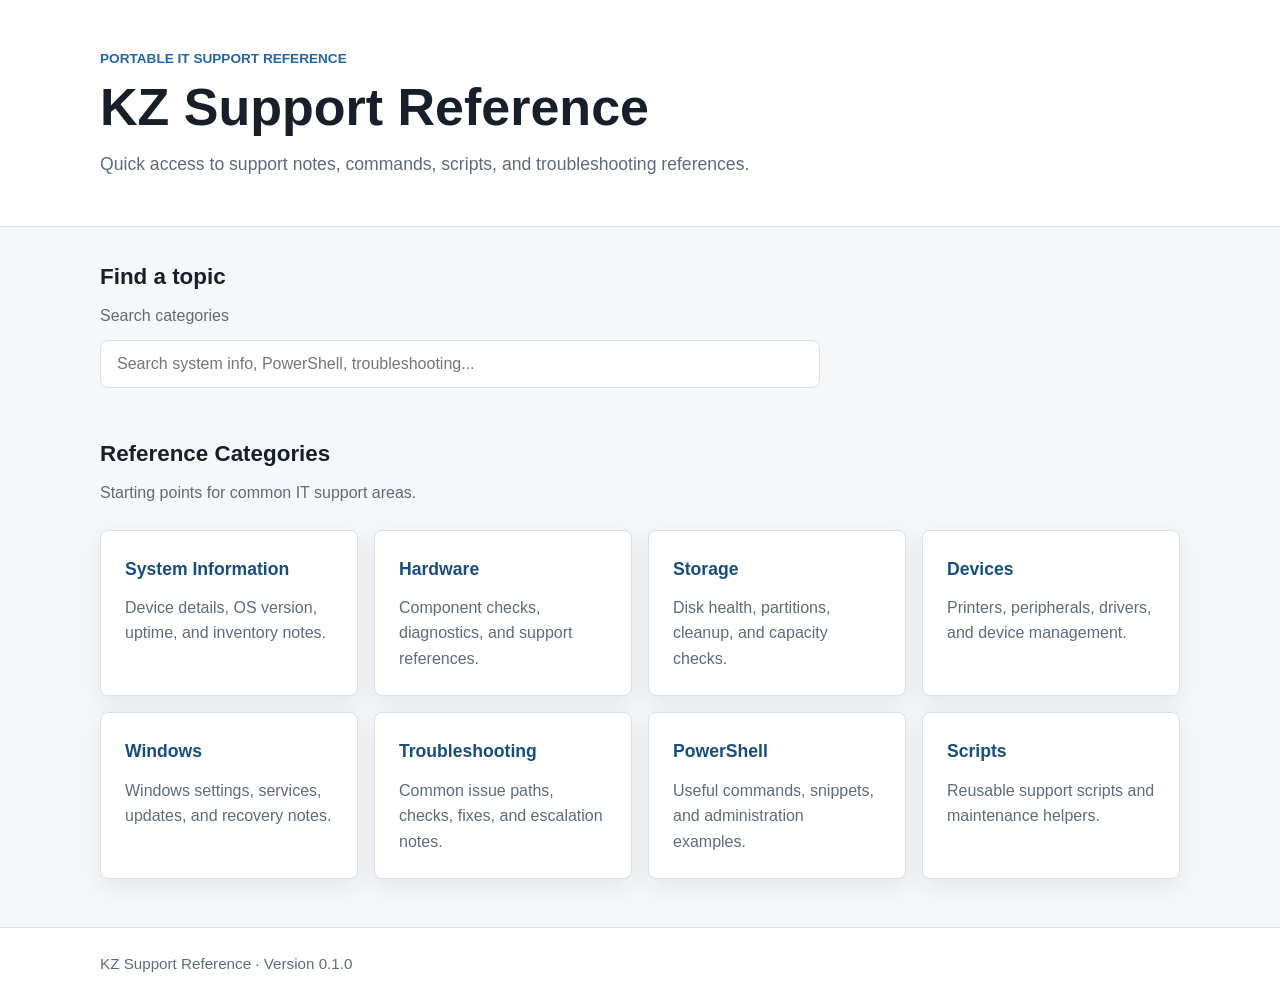
==== index.html @ c0958dac "feat: create initial static support reference" ====
<!DOCTYPE html>
<html lang="en">
<head>
  <meta charset="UTF-8">
  <meta name="viewport" content="width=device-width, initial-scale=1.0">
  <meta name="description" content="Portable IT support reference for Windows, PowerShell, hardware, scripts, and troubleshooting notes.">
  <title>KZ Support Reference</title>
  <link rel="stylesheet" href="css/variables.css">
  <link rel="stylesheet" href="css/style.css">
</head>
<body>
  <header class="site-header">
    <div class="container header-content">
      <p class="eyebrow">Portable IT Support Reference</p>
      <h1>KZ Support Reference</h1>
      <p class="subtitle">Quick access to support notes, commands, scripts, and troubleshooting references.</p>
    </div>
  </header>

  <main class="container main-content">
    <section class="search-section" aria-labelledby="search-heading">
      <h2 id="search-heading">Find a topic</h2>
      <label class="search-label" for="category-search">Search categories</label>
      <input
        type="search"
        id="category-search"
        class="search-input"
        placeholder="Search system info, PowerShell, troubleshooting..."
        autocomplete="off"
      >
    </section>

    <section class="category-section" aria-labelledby="categories-heading">
      <div class="section-heading">
        <h2 id="categories-heading">Reference Categories</h2>
        <p>Starting points for common IT support areas.</p>
      </div>

      <div class="category-grid" id="category-grid">
        <article class="category-card" data-title="System Information">
          <h3>System Information</h3>
          <p>Device details, OS version, uptime, and inventory notes.</p>
        </article>

        <article class="category-card" data-title="Hardware">
          <h3>Hardware</h3>
          <p>Component checks, diagnostics, and support references.</p>
        </article>

        <article class="category-card" data-title="Storage">
          <h3>Storage</h3>
          <p>Disk health, partitions, cleanup, and capacity checks.</p>
        </article>

        <article class="category-card" data-title="Devices">
          <h3>Devices</h3>
          <p>Printers, peripherals, drivers, and device management.</p>
        </article>

        <article class="category-card" data-title="Windows">
          <h3>Windows</h3>
          <p>Windows settings, services, updates, and recovery notes.</p>
        </article>

        <article class="category-card" data-title="Troubleshooting">
          <h3>Troubleshooting</h3>
          <p>Common issue paths, checks, fixes, and escalation notes.</p>
        </article>

        <article class="category-card" data-title="PowerShell">
          <h3>PowerShell</h3>
          <p>Useful commands, snippets, and administration examples.</p>
        </article>

        <article class="category-card" data-title="Scripts">
          <h3>Scripts</h3>
          <p>Reusable support scripts and maintenance helpers.</p>
        </article>
      </div>

      <p class="empty-state" id="empty-state" hidden>No matching categories found.</p>
    </section>
  </main>

  <footer class="site-footer">
    <div class="container">
      <p>KZ Support Reference · Version 0.1.0</p>
    </div>
  </footer>

  <script src="js/app.js"></script>
</body>
</html>
---- css/variables.css ----
:root {
  --color-background: #f6f7f9;
  --color-surface: #ffffff;
  --color-surface-muted: #eef2f6;
  --color-text: #17202a;
  --color-text-muted: #5f6b7a;
  --color-border: #d9e0e8;
  --color-accent: #2266aa;
  --color-accent-dark: #184d82;
  --color-focus: #78aee8;

  --font-family-base: "Segoe UI", Arial, sans-serif;
  --font-size-base: 16px;
  --line-height-base: 1.6;

  --space-xs: 0.5rem;
  --space-sm: 0.75rem;
  --space-md: 1rem;
  --space-lg: 1.5rem;
  --space-xl: 2rem;
  --space-2xl: 3rem;

  --radius-sm: 6px;
  --radius-md: 8px;

  --shadow-card: 0 8px 24px rgba(23, 32, 42, 0.08);
  --max-width: 1080px;
}
---- css/style.css ----
* {
  box-sizing: border-box;
}

html {
  font-size: var(--font-size-base);
}

body {
  margin: 0;
  background: var(--color-background);
  color: var(--color-text);
  font-family: var(--font-family-base);
  line-height: var(--line-height-base);
}

h1,
h2,
h3,
p {
  margin-top: 0;
}

.container {
  width: min(100% - 2rem, var(--max-width));
  margin: 0 auto;
}

.site-header {
  background: var(--color-surface);
  border-bottom: 1px solid var(--color-border);
}

.header-content {
  padding: var(--space-2xl) 0;
}

.eyebrow {
  margin-bottom: var(--space-xs);
  color: var(--color-accent);
  font-size: 0.85rem;
  font-weight: 700;
  letter-spacing: 0;
  text-transform: uppercase;
}

h1 {
  margin-bottom: var(--space-sm);
  font-size: clamp(2rem, 5vw, 3.25rem);
  line-height: 1.15;
}

.subtitle {
  max-width: 680px;
  margin-bottom: 0;
  color: var(--color-text-muted);
  font-size: 1.1rem;
}

.main-content {
  padding: var(--space-xl) 0 var(--space-2xl);
}

.search-section {
  margin-bottom: var(--space-2xl);
}

.search-section h2,
.section-heading h2 {
  margin-bottom: var(--space-xs);
  font-size: 1.4rem;
}

.search-label {
  display: block;
  margin-bottom: var(--space-sm);
  color: var(--color-text-muted);
}

.search-input {
  width: 100%;
  max-width: 720px;
  min-height: 48px;
  padding: 0 var(--space-md);
  border: 1px solid var(--color-border);
  border-radius: var(--radius-md);
  background: var(--color-surface);
  color: var(--color-text);
  font: inherit;
}

.search-input:focus {
  border-color: var(--color-accent);
  box-shadow: 0 0 0 3px var(--color-focus);
  outline: none;
}

.section-heading {
  margin-bottom: var(--space-lg);
}

.section-heading p {
  margin-bottom: 0;
  color: var(--color-text-muted);
}

.category-grid {
  display: grid;
  grid-template-columns: repeat(auto-fit, minmax(220px, 1fr));
  gap: var(--space-md);
}

.category-card {
  min-height: 150px;
  padding: var(--space-lg);
  border: 1px solid var(--color-border);
  border-radius: var(--radius-md);
  background: var(--color-surface);
  box-shadow: var(--shadow-card);
}

.category-card h3 {
  margin-bottom: var(--space-sm);
  color: var(--color-accent-dark);
  font-size: 1.1rem;
}

.category-card p {
  margin-bottom: 0;
  color: var(--color-text-muted);
}

.empty-state {
  margin-top: var(--space-lg);
  padding: var(--space-md);
  border: 1px solid var(--color-border);
  border-radius: var(--radius-md);
  background: var(--color-surface-muted);
  color: var(--color-text-muted);
}

.site-footer {
  padding: var(--space-lg) 0;
  border-top: 1px solid var(--color-border);
  background: var(--color-surface);
  color: var(--color-text-muted);
  font-size: 0.95rem;
}

.site-footer p {
  margin-bottom: 0;
}

@media (max-width: 640px) {
  .container {
    width: min(100% - 1.25rem, var(--max-width));
  }

  .header-content {
    padding: var(--space-xl) 0;
  }

  .main-content {
    padding-top: var(--space-lg);
  }

  .category-card {
    min-height: auto;
    padding: var(--space-md);
  }
}
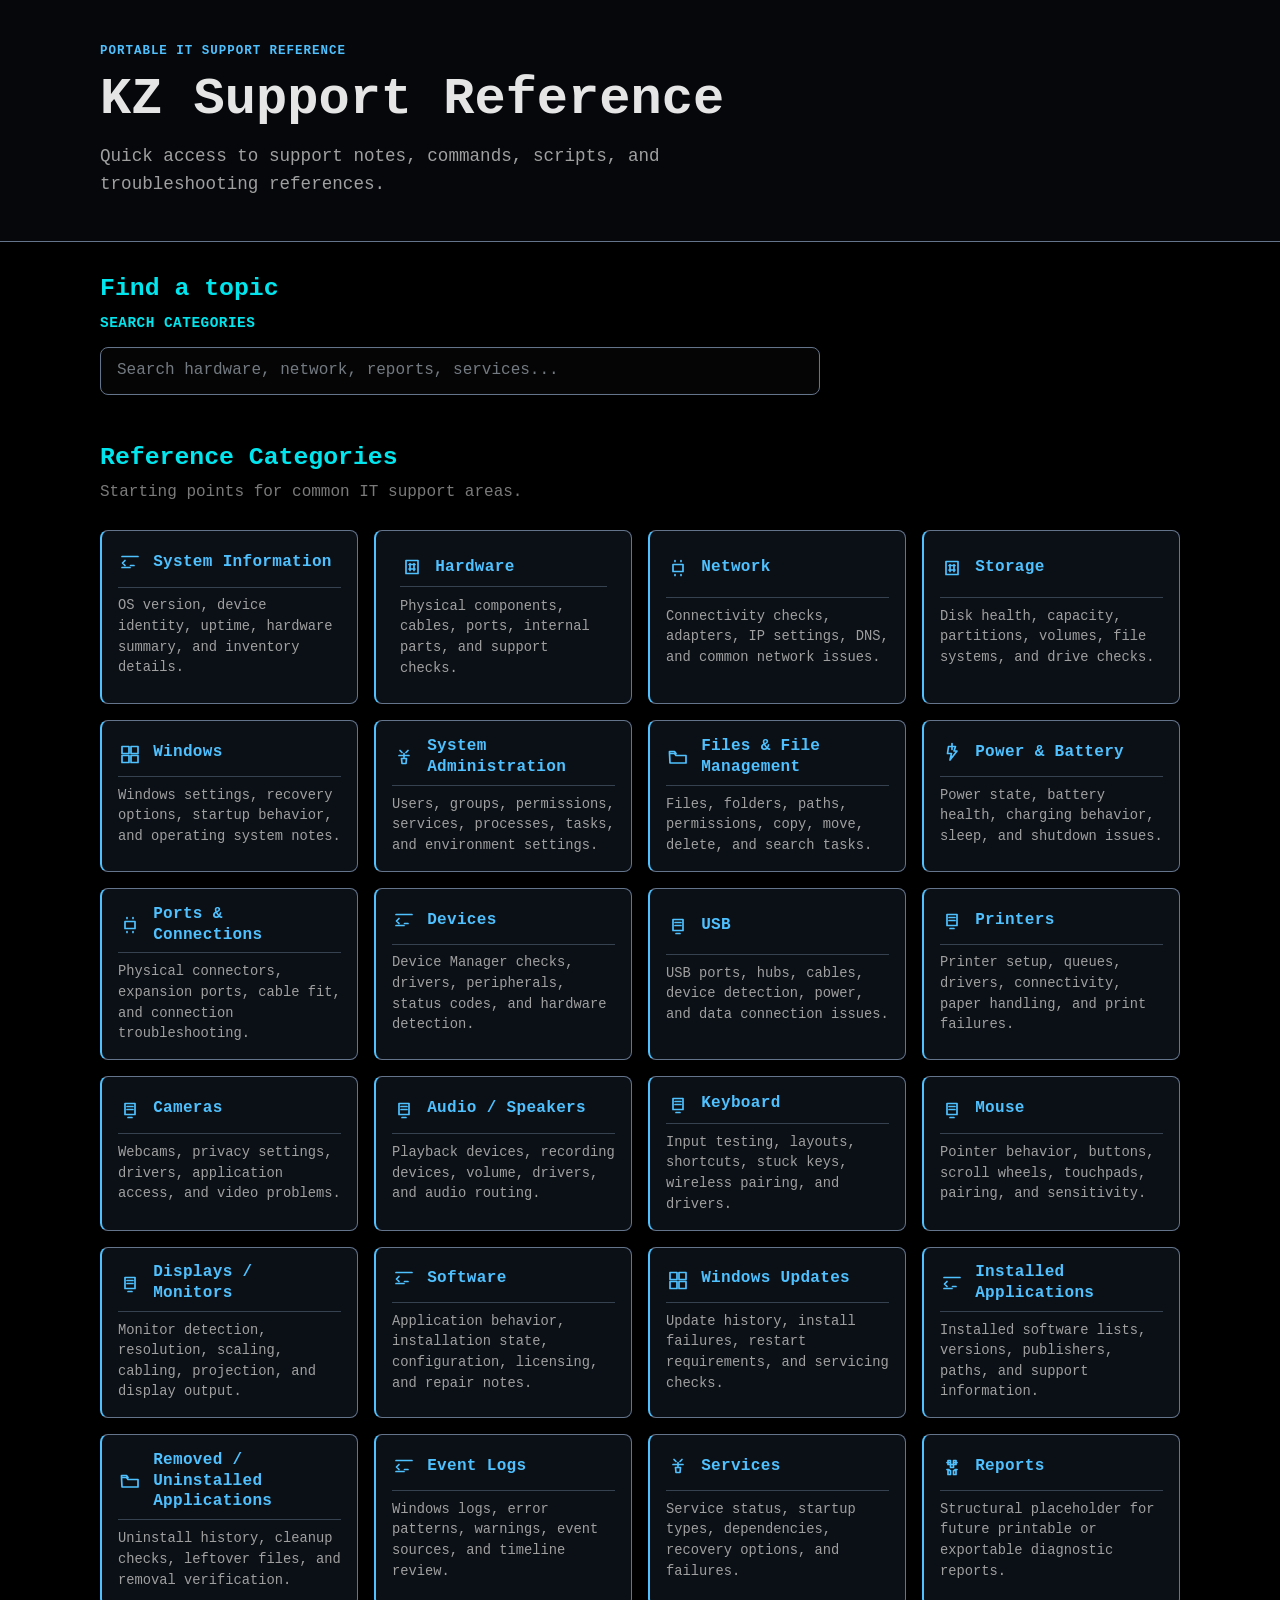
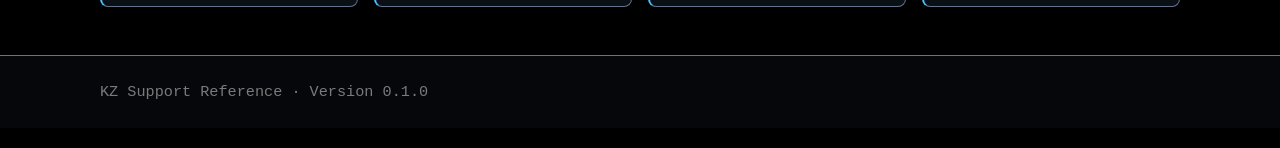
==== commit d2cf35d4: "Checkpoint: Approved Cyber PowerShell UI" ====
--- a/index.html
+++ b/index.html
@@ -25,7 +25,7 @@
         type="search"
         id="category-search"
         class="search-input"
-        placeholder="Search system info, PowerShell, troubleshooting..."
+        placeholder="Search hardware, network, reports, services..."
         autocomplete="off"
       >
     </section>
@@ -39,42 +39,124 @@
       <div class="category-grid" id="category-grid">
         <article class="category-card" data-title="System Information">
           <h3>System Information</h3>
-          <p>Device details, OS version, uptime, and inventory notes.</p>
+          <p>OS version, device identity, uptime, hardware summary, and inventory details.</p>
         </article>
 
-        <article class="category-card" data-title="Hardware">
-          <h3>Hardware</h3>
-          <p>Component checks, diagnostics, and support references.</p>
+        <article class="category-card linked-card" data-title="Hardware">
+          <a class="card-link" href="hardware/index.html">
+            <h3>Hardware</h3>
+            <p>Physical components, cables, ports, internal parts, and support checks.</p>
+          </a>
+        </article>
+
+        <article class="category-card" data-title="Network">
+          <h3>Network</h3>
+          <p>Connectivity checks, adapters, IP settings, DNS, and common network issues.</p>
         </article>
 
         <article class="category-card" data-title="Storage">
           <h3>Storage</h3>
-          <p>Disk health, partitions, cleanup, and capacity checks.</p>
+          <p>Disk health, capacity, partitions, volumes, file systems, and drive checks.</p>
+        </article>
+
+        <article class="category-card" data-title="Windows">
+          <h3>Windows</h3>
+          <p>Windows settings, recovery options, startup behavior, and operating system notes.</p>
+        </article>
+
+        <article class="category-card" data-title="System Administration">
+          <h3>System Administration</h3>
+          <p>Users, groups, permissions, services, processes, tasks, and environment settings.</p>
+        </article>
+
+        <article class="category-card" data-title="Files & File Management">
+          <h3>Files &amp; File Management</h3>
+          <p>Files, folders, paths, permissions, copy, move, delete, and search tasks.</p>
+        </article>
+
+        <article class="category-card" data-title="Power & Battery">
+          <h3>Power &amp; Battery</h3>
+          <p>Power state, battery health, charging behavior, sleep, and shutdown issues.</p>
+        </article>
+
+        <article class="category-card" data-title="Ports & Connections">
+          <h3>Ports &amp; Connections</h3>
+          <p>Physical connectors, expansion ports, cable fit, and connection troubleshooting.</p>
         </article>
 
         <article class="category-card" data-title="Devices">
           <h3>Devices</h3>
-          <p>Printers, peripherals, drivers, and device management.</p>
+          <p>Device Manager checks, drivers, peripherals, status codes, and hardware detection.</p>
         </article>
 
-        <article class="category-card" data-title="Windows">
-          <h3>Windows</h3>
-          <p>Windows settings, services, updates, and recovery notes.</p>
+        <article class="category-card" data-title="USB">
+          <h3>USB</h3>
+          <p>USB ports, hubs, cables, device detection, power, and data connection issues.</p>
         </article>
 
-        <article class="category-card" data-title="Troubleshooting">
-          <h3>Troubleshooting</h3>
-          <p>Common issue paths, checks, fixes, and escalation notes.</p>
+        <article class="category-card" data-title="Printers">
+          <h3>Printers</h3>
+          <p>Printer setup, queues, drivers, connectivity, paper handling, and print failures.</p>
         </article>
 
-        <article class="category-card" data-title="PowerShell">
-          <h3>PowerShell</h3>
-          <p>Useful commands, snippets, and administration examples.</p>
+        <article class="category-card" data-title="Cameras">
+          <h3>Cameras</h3>
+          <p>Webcams, privacy settings, drivers, application access, and video problems.</p>
         </article>
 
-        <article class="category-card" data-title="Scripts">
-          <h3>Scripts</h3>
-          <p>Reusable support scripts and maintenance helpers.</p>
+        <article class="category-card" data-title="Audio / Speakers">
+          <h3>Audio / Speakers</h3>
+          <p>Playback devices, recording devices, volume, drivers, and audio routing.</p>
+        </article>
+
+        <article class="category-card" data-title="Keyboard">
+          <h3>Keyboard</h3>
+          <p>Input testing, layouts, shortcuts, stuck keys, wireless pairing, and drivers.</p>
+        </article>
+
+        <article class="category-card" data-title="Mouse">
+          <h3>Mouse</h3>
+          <p>Pointer behavior, buttons, scroll wheels, touchpads, pairing, and sensitivity.</p>
+        </article>
+
+        <article class="category-card" data-title="Displays / Monitors">
+          <h3>Displays / Monitors</h3>
+          <p>Monitor detection, resolution, scaling, cabling, projection, and display output.</p>
+        </article>
+
+        <article class="category-card" data-title="Software">
+          <h3>Software</h3>
+          <p>Application behavior, installation state, configuration, licensing, and repair notes.</p>
+        </article>
+
+        <article class="category-card" data-title="Windows Updates">
+          <h3>Windows Updates</h3>
+          <p>Update history, install failures, restart requirements, and servicing checks.</p>
+        </article>
+
+        <article class="category-card" data-title="Installed Applications">
+          <h3>Installed Applications</h3>
+          <p>Installed software lists, versions, publishers, paths, and support information.</p>
+        </article>
+
+        <article class="category-card" data-title="Removed / Uninstalled Applications">
+          <h3>Removed / Uninstalled Applications</h3>
+          <p>Uninstall history, cleanup checks, leftover files, and removal verification.</p>
+        </article>
+
+        <article class="category-card" data-title="Event Logs">
+          <h3>Event Logs</h3>
+          <p>Windows logs, error patterns, warnings, event sources, and timeline review.</p>
+        </article>
+
+        <article class="category-card" data-title="Services">
+          <h3>Services</h3>
+          <p>Service status, startup types, dependencies, recovery options, and failures.</p>
+        </article>
+
+        <article class="category-card" data-title="Reports">
+          <h3>Reports</h3>
+          <p>Structural placeholder for future printable or exportable diagnostic reports.</p>
         </article>
       </div>
 
@@ -84,7 +166,7 @@
 
   <footer class="site-footer">
     <div class="container">
-      <p>KZ Support Reference · Version 0.1.0</p>
+      <p>KZ Support Reference &middot; Version 0.1.0</p>
     </div>
   </footer>
 
--- a/css/variables.css
+++ b/css/variables.css
@@ -1,15 +1,52 @@
 :root {
-  --color-background: #f6f7f9;
-  --color-surface: #ffffff;
-  --color-surface-muted: #eef2f6;
-  --color-text: #17202a;
-  --color-text-muted: #5f6b7a;
-  --color-border: #d9e0e8;
-  --color-accent: #2266aa;
-  --color-accent-dark: #184d82;
-  --color-focus: #78aee8;
+  --bg-primary: #000000;
+  --bg-secondary: #05070B;
+  --surface-primary: #05070B;
+  --surface-secondary: #0B1016;
+  --surface-elevated: #121A22;
 
-  --font-family-base: "Segoe UI", Arial, sans-serif;
+  --text-primary: #E5E5E5;
+  --text-secondary: #A0A0A0;
+  --text-muted: #7A7A7A;
+
+  --accent-primary: #4FC1FF;
+  --accent-secondary: #00E5EE;
+  --accent-soft: rgba(79, 193, 255, 0.12);
+  --accent-gold: #FFD700;
+  --success: #4EC9B0;
+  --error: #F44747;
+
+  --border-primary: #64748B;
+  --border-strong: #7C8EA6;
+  --border-muted: rgba(100, 116, 139, 0.5);
+
+  --shadow-card-subtle: none;
+  --shadow-elevated: none;
+  --shadow-focus: 0 0 0 2px rgba(79, 193, 255, 0.7);
+  --shadow-accent-subtle: none;
+
+  --bg: var(--bg-primary);
+  --surface: var(--surface-primary);
+  --surface-alt: var(--surface-secondary);
+  --text: var(--text-primary);
+  --neon: var(--text-primary);
+  --neon-blue: var(--accent-secondary);
+  --border: var(--border-primary);
+  --shadow-neon: none;
+  --shadow-blue: none;
+
+  --color-background: var(--bg);
+  --color-surface: var(--surface);
+  --color-surface-muted: var(--surface-alt);
+  --color-text: var(--text);
+  --color-text-muted: var(--text-secondary);
+  --color-border: var(--border);
+  --color-accent: var(--accent-primary);
+  --color-accent-dark: var(--accent-secondary);
+  --color-focus: rgba(79, 193, 255, 0.3);
+
+  --font-family-base: "Segoe UI", "Noto Sans Arabic", "Consolas", "SFMono-Regular", "Cascadia Code", "Menlo", monospace, sans-serif;
+  --font-family-terminal: "Consolas", "Cascadia Code", "SFMono-Regular", "Menlo", monospace;
   --font-size-base: 16px;
   --line-height-base: 1.6;
 
@@ -23,6 +60,6 @@
   --radius-sm: 6px;
   --radius-md: 8px;
 
-  --shadow-card: 0 8px 24px rgba(23, 32, 42, 0.08);
+  --shadow-card: var(--shadow-card-subtle);
   --max-width: 1080px;
 }
--- a/css/style.css
+++ b/css/style.css
@@ -2,16 +2,40 @@
   box-sizing: border-box;
 }
 
+*::-webkit-scrollbar {
+  width: 0.75rem;
+  height: 0.75rem;
+}
+
+*::-webkit-scrollbar-track {
+  background: var(--bg-secondary);
+}
+
+*::-webkit-scrollbar-thumb {
+  border: 2px solid var(--bg-secondary);
+  border-radius: 999px;
+  background: rgba(143, 164, 184, 0.72);
+}
+
+*::-webkit-scrollbar-thumb:hover {
+  background: rgba(114, 199, 255, 0.62);
+}
+
 html {
   font-size: var(--font-size-base);
+  scrollbar-color: rgba(143, 164, 184, 0.72) var(--bg-secondary);
 }
 
 body {
   margin: 0;
-  background: var(--color-background);
+  background: var(--bg-primary);
   color: var(--color-text);
   font-family: var(--font-family-base);
   line-height: var(--line-height-base);
+}
+
+body.modal-open {
+  overflow: hidden;
 }
 
 h1,
@@ -21,39 +45,48 @@
   margin-top: 0;
 }
 
+svg {
+  display: block;
+}
+
 .container {
   width: min(100% - 2rem, var(--max-width));
   margin: 0 auto;
 }
 
 .site-header {
-  background: var(--color-surface);
-  border-bottom: 1px solid var(--color-border);
+  background: var(--bg-secondary);
+  border-bottom: 1px solid var(--border-primary);
+  box-shadow: none;
 }
 
 .header-content {
-  padding: var(--space-2xl) 0;
+  padding: 2.65rem 0;
 }
 
 .eyebrow {
   margin-bottom: var(--space-xs);
-  color: var(--color-accent);
-  font-size: 0.85rem;
+  color: var(--accent-primary);
+  font-size: 0.78rem;
   font-weight: 700;
-  letter-spacing: 0;
+  letter-spacing: 0.08em;
   text-transform: uppercase;
+  font-family: var(--font-family-terminal);
 }
 
 h1 {
   margin-bottom: var(--space-sm);
+  color: var(--text-primary);
   font-size: clamp(2rem, 5vw, 3.25rem);
+  font-weight: 850;
   line-height: 1.15;
+  text-shadow: none;
 }
 
 .subtitle {
   max-width: 680px;
   margin-bottom: 0;
-  color: var(--color-text-muted);
+  color: var(--text-secondary);
   font-size: 1.1rem;
 }
 
@@ -68,13 +101,22 @@
 .search-section h2,
 .section-heading h2 {
   margin-bottom: var(--space-xs);
-  font-size: 1.4rem;
+  color: var(--accent-secondary);
+  font-size: 1.55rem;
+  font-weight: 800;
+  line-height: 1.2;
+  text-shadow: none;
 }
 
 .search-label {
   display: block;
   margin-bottom: var(--space-sm);
-  color: var(--color-text-muted);
+  color: var(--accent-secondary);
+  font-size: 0.9rem;
+  font-weight: 700;
+  letter-spacing: 0.035em;
+  text-shadow: none;
+  text-transform: uppercase;
 }
 
 .search-input {
@@ -82,17 +124,25 @@
   max-width: 720px;
   min-height: 48px;
   padding: 0 var(--space-md);
-  border: 1px solid var(--color-border);
+  border: 1px solid var(--border-primary);
   border-radius: var(--radius-md);
-  background: var(--color-surface);
+  background: #050505;
   color: var(--color-text);
   font: inherit;
+  font-family: var(--font-family-terminal);
+  box-shadow: inset 0 0 0 1px rgba(255, 255, 255, 0.01);
+  transition: border-color 140ms ease, box-shadow 140ms ease;
 }
 
 .search-input:focus {
-  border-color: var(--color-accent);
-  box-shadow: 0 0 0 3px var(--color-focus);
+  border-color: var(--border-strong);
+  background: #090909;
+  box-shadow: var(--shadow-focus);
   outline: none;
+}
+
+.search-input::placeholder {
+  color: rgba(194, 207, 218, 0.58);
 }
 
 .section-heading {
@@ -101,7 +151,8 @@
 
 .section-heading p {
   margin-bottom: 0;
-  color: var(--color-text-muted);
+  color: var(--text-muted);
+  font-size: 1rem;
 }
 
 .category-grid {
@@ -110,41 +161,1169 @@
   gap: var(--space-md);
 }
 
+.terminal-icon {
+  display: inline-flex;
+  align-items: center;
+  justify-content: center;
+  width: 3rem;
+  height: 3rem;
+  margin-bottom: 0.75rem;
+  border: 1px solid var(--border-primary);
+  border-radius: 0.5rem;
+  background: #090909;
+  color: var(--accent-primary);
+}
+
+.terminal-icon-compact {
+  width: 2rem;
+  height: 2rem;
+  margin-bottom: 0.45rem;
+}
+
+.terminal-icon svg {
+  width: 1.5rem;
+  height: 1.5rem;
+  stroke: currentColor;
+}
+
 .category-card {
-  min-height: 150px;
+  display: grid;
+  gap: 0.55rem;
+  min-height: 9.5rem;
+  padding: 0.9rem 1rem;
+  border: 1px solid var(--border-primary);
+  border-left: 2px solid var(--accent-primary);
+  border-radius: var(--radius-md);
+  background: var(--surface-secondary);
+  box-shadow: none;
+  transition: border-color 140ms ease, background-color 140ms ease, transform 160ms ease;
+}
+
+.category-card:hover {
+  border-color: var(--border-strong);
+  background: var(--surface-elevated);
+  transform: translateY(-2px);
+  box-shadow: none;
+}
+
+.category-card-header {
+  display: flex;
+  align-items: center;
+  gap: 0.7rem;
+  min-height: 2rem;
+  padding-bottom: 0.45rem;
+  border-bottom: 1px solid var(--border-muted);
+}
+
+.category-card-icon {
+  display: inline-flex;
+  width: 1.5rem;
+  height: 1.5rem;
+  flex: 0 0 auto;
+  align-items: center;
+  justify-content: center;
+  color: var(--accent-primary);
+}
+
+.category-card-icon svg {
+  width: 100%;
+  height: 100%;
+  stroke: currentColor;
+}
+
+.card-link {
+  display: grid;
+  gap: 0.6rem;
+  height: 100%;
+  color: inherit;
+  text-decoration: none;
+  background: transparent;
+}
+
+.card-link:focus {
+  border-radius: var(--radius-sm);
+  box-shadow: var(--shadow-focus);
+  outline: none;
+}
+
+.item-card-button {
+  display: block;
+  width: 100%;
+  height: 100%;
+  padding: 0;
+  border: 0;
+  background: transparent;
+  color: inherit;
+  font: inherit;
+  text-align: left;
+  cursor: pointer;
+}
+
+.item-card-button:focus {
+  border-radius: var(--radius-sm);
+  box-shadow: var(--shadow-focus);
+  outline: none;
+}
+
+.linked-card {
+  padding: 0;
+}
+
+.linked-card .card-link {
   padding: var(--space-lg);
-  border: 1px solid var(--color-border);
+}
+
+.category-card h3 {
+  margin: 0;
+  color: var(--accent-primary);
+  font-size: 1rem;
+  font-weight: 800;
+  line-height: 1.3;
+  text-shadow: none;
+  font-family: var(--font-family-terminal);
+  letter-spacing: 0.02em;
+}
+
+.category-card p {
+  margin: 0;
+  color: var(--text-secondary);
+  font-size: 0.86rem;
+  line-height: 1.5;
+}
+
+.placeholder-card {
+  background: var(--surface-primary);
+  box-shadow: none;
+  opacity: 0.9;
+  border-style: dashed;
+}
+
+.breadcrumb {
+  display: flex;
+  flex-wrap: wrap;
+  gap: var(--space-xs);
+  margin-bottom: var(--space-lg);
+  color: var(--text-muted);
+  font-size: 0.95rem;
+}
+
+.breadcrumb a {
+  color: var(--text-secondary);
+  text-decoration: none;
+}
+
+.breadcrumb a:hover,
+.breadcrumb a:focus {
+  color: var(--accent-secondary);
+  text-decoration: underline;
+  text-shadow: none;
+}
+
+.reference-grid {
+  display: grid;
+  grid-template-columns: repeat(auto-fit, minmax(280px, 1fr));
+  gap: var(--space-md);
+}
+
+.reference-card {
+  padding: 1rem 1rem 1.05rem;
+  border: 1px solid var(--border-primary);
   border-radius: var(--radius-md);
-  background: var(--color-surface);
-  box-shadow: var(--shadow-card);
-}
-
-.category-card h3 {
+  background: var(--surface-secondary);
+  box-shadow: none;
+  transition: border-color 140ms ease, background-color 140ms ease, transform 160ms ease;
+}
+
+.reference-card:hover {
+  border-color: var(--border-strong);
+  background: var(--surface-elevated);
+  box-shadow: none;
+  transform: translateY(-2px);
+}
+
+.reference-card h3 {
+  margin-bottom: var(--space-md);
+  color: var(--text-primary);
+  font-size: 1.12rem;
+  font-weight: 800;
+  line-height: 1.25;
+  text-shadow: none;
+  font-family: var(--font-family-terminal);
+}
+
+.reference-card dl {
+  display: grid;
+  gap: 0.4rem;
+  margin: 0;
+}
+
+.reference-card dt {
+  color: var(--accent-secondary);
+  font-size: 0.78rem;
+  font-weight: 700;
+  line-height: 1.25;
+  letter-spacing: 0.04em;
+  text-shadow: none;
+  text-transform: uppercase;
+}
+
+.reference-card dd {
+  margin: 0 0 0.85rem;
+  color: var(--text-primary);
+  font-size: 1rem;
+  font-weight: 550;
+}
+
+.reference-card dd.section-description {
+  color: var(--text-secondary);
+  font-weight: 400;
+}
+#section-items-area {
+  margin-top: var(--space-2xl);
+  padding-top: var(--space-xl);
+  border-top: 1px solid var(--border-muted);
+}
+
+#section-items-area .section-heading {
+  margin-bottom: 1.35rem;
+}
+
+#section-items-area .section-heading h2 {
+  margin-bottom: 0.35rem;
+}
+
+#section-items-area .section-heading p {
+  color: var(--text-secondary);
+}
+
+#section-items-grid {
+  align-items: stretch;
+  gap: 1.75rem;
+  padding-top: 0.15rem;
+  grid-template-columns: repeat(auto-fit, minmax(280px, 1fr));
+}
+
+#section-items-grid .reference-card {
+  height: 100%;
+}
+
+#section-items-grid .item-card-button {
+  display: flex;
+  min-height: 100%;
+  flex-direction: column;
+  gap: 0.74rem;
+}
+
+#section-items-grid .item-card-preview {
+  display: flex;
+  width: 100%;
+  height: 7.25rem;
+  align-items: center;
+  justify-content: center;
+  overflow: hidden;
+  border: 1px solid var(--border-primary);
+  border-radius: var(--radius-sm);
+  background: #080808;
+}
+
+#section-items-grid .item-card-preview img {
+  display: block;
+  max-width: calc(100% - 0.35rem);
+  max-height: calc(100% - 0.35rem);
+  object-fit: contain;
+  transition: transform 220ms ease;
+}
+
+.item-card-technical-icon,
+.technical-media-icon {
+  width: 3rem;
+  height: 3rem;
+  color: var(--accent-primary);
+}
+
+.item-card-technical-icon svg,
+.technical-media-icon svg {
+  width: 100%;
+  height: 100%;
+  stroke: currentColor;
+}
+
+#section-items-grid .item-card-preview-placeholder {
+  flex-direction: column;
+  gap: 0.45rem;
+}
+
+#section-items-grid .item-card-preview-placeholder::before {
+  content: "";
+  width: 3.35rem;
+  height: 2.35rem;
+  border: 1px solid rgba(114, 199, 255, 0.2);
+  border-radius: 7px;
+  background:
+    linear-gradient(135deg, transparent 58%, rgba(114, 199, 255, 0.14) 58% 62%, transparent 62%),
+    rgba(24, 38, 52, 0.64);
+}
+
+#section-items-grid .item-card-preview-placeholder::after {
+  content: "Image pending";
+  color: var(--text-muted);
+  font-size: 0.72rem;
+  font-weight: 650;
+  letter-spacing: 0.035em;
+  text-transform: uppercase;
+}
+
+#section-items-grid .reference-card h3 {
+  display: flex;
+  min-height: 3rem;
+  align-items: center;
+  margin: 0;
+  color: var(--accent-gold);
+  font-size: 1.18rem;
+  font-weight: 850;
+  line-height: 1.25;
+  text-shadow: none;
+}
+
+#section-items-grid .item-card-metadata {
+  display: flex;
+  align-items: center;
+  justify-content: space-between;
+  gap: var(--space-md);
+  color: var(--text-secondary);
+  font-size: 0.9rem;
+  font-weight: 650;
+}
+
+#section-items-grid .item-card-status {
+  color: var(--text-primary);
+}
+
+#section-items-grid .item-card-capabilities {
+  display: flex;
+  flex-wrap: wrap;
+  gap: 0.38rem;
+  min-height: 1.55rem;
+}
+
+#section-items-grid .item-card-capability {
+  display: inline-flex;
+  align-items: center;
+  min-height: 1.55rem;
+  padding: 0.18rem 0.52rem;
+  border: 1px solid rgba(114, 199, 255, 0.28);
+  border-radius: 5px;
+  background: rgba(56, 169, 255, 0.1);
+  color: var(--accent-secondary);
+  font-size: 0.72rem;
+  font-weight: 800;
+  letter-spacing: 0.045em;
+  line-height: 1;
+  text-transform: uppercase;
+}
+
+#section-items-grid .item-card-action {
+  display: flex;
+  align-items: center;
+  justify-content: space-between;
+  gap: var(--space-sm);
+  margin-top: auto;
+  padding-top: 0.2rem;
+  color: var(--text-secondary);
+  font-size: 0.9rem;
+  font-weight: 650;
+  transition: color 180ms ease;
+}
+
+#section-items-grid .item-card-action span {
+  color: var(--accent-secondary);
+  transition: transform 220ms ease;
+}
+
+#section-items-grid .reference-card {
+  will-change: transform;
+  transition: transform 220ms ease, background-color 180ms ease, border-color 180ms ease, box-shadow 220ms ease;
+}
+
+#section-items-grid .reference-card:hover {
+  transform: translateY(-4px);
+}
+
+#section-items-grid .reference-card:hover .item-card-preview img {
+  transform: scale(1.03);
+}
+
+#section-items-grid .reference-card:hover .item-card-action {
+  color: var(--text-primary);
+}
+
+#section-items-grid .reference-card:hover .item-card-action span {
+  transform: translateX(4px);
+}
+
+.ar-text {
+  direction: rtl;
+  text-align: right;
+  unicode-bidi: plaintext;
+}
+
+.en-text {
+  direction: ltr;
+  text-align: left;
+}
+
+.tech-term {
+  color: var(--text-primary);
+  font-weight: 600;
+  direction: ltr;
+  display: inline-block;
+  unicode-bidi: isolate;
+}
+
+.section-action-placeholder {
+  display: inline-block;
+  margin-top: var(--space-sm);
+  padding: 0.35rem 0.65rem;
+  border: 1px solid var(--border-primary);
+  border-radius: var(--radius-sm);
+  background: #070707;
+  color: var(--accent-primary);
+  font-size: 0.92rem;
+  font-weight: 700;
+  box-shadow: none;
+  text-decoration: none;
+  font-family: var(--font-family-terminal);
+}
+
+.section-action-placeholder:hover,
+.section-action-placeholder:focus {
+  border-color: var(--border-strong);
+  background: var(--accent-soft);
+  box-shadow: var(--shadow-focus);
+  outline: none;
+}
+
+.modal-overlay {
+  position: fixed;
+  inset: 0;
+  z-index: 20;
+  display: flex;
+  align-items: center;
+  justify-content: center;
+  padding: var(--space-xl);
+  background: rgba(7, 13, 20, 0.78);
+  backdrop-filter: blur(4px);
+}
+
+.modal-overlay[hidden] {
+  display: none;
+}
+
+.modal-panel {
+  position: relative;
+  width: min(78vw, 980px);
+  max-height: 88vh;
+  overflow: auto;
+  padding: var(--space-xl);
+  border: 1px solid var(--border-primary);
+  border-radius: var(--radius-md);
+  background: #0d0d0d;
+  box-shadow: none;
+  scrollbar-color: rgba(160, 160, 160, 0.56) var(--surface-primary);
+}
+
+.sata-reference-modal .modal-panel {
+  width: min(94vw, 1280px);
+}
+
+.modal-content {
+  display: grid;
+  gap: var(--space-lg);
+}
+
+.modal-content h2 {
+  margin: 0;
+  color: var(--text-primary);
+  font-size: clamp(1.8rem, 4vw, 2.6rem);
+  font-weight: 800;
+  line-height: 1.15;
+  text-shadow: none;
+}
+
+.modal-summary {
+  display: grid;
+  gap: var(--space-sm);
+  padding: var(--space-md);
+  border: 1px solid var(--border-muted);
+  border-radius: var(--radius-md);
+  background: rgba(24, 38, 52, 0.68);
+}
+
+.modal-metadata {
+  margin: 0;
+  color: var(--text-secondary);
+  font-size: 1rem;
+  font-weight: 600;
+}
+
+.capability-badges {
+  display: flex;
+  flex-wrap: wrap;
+  gap: var(--space-xs);
+}
+
+.capability-badge {
+  display: inline-flex;
+  align-items: center;
+  min-height: 1.85rem;
+  padding: 0.25rem 0.6rem;
+  border: 1px solid var(--border-strong);
+  border-radius: var(--radius-sm);
+  background: var(--accent-soft);
+  color: var(--accent-secondary);
+  font-size: 0.86rem;
+  font-weight: 700;
+  text-shadow: none;
+}
+
+.modal-accordion {
+  display: grid;
+  gap: var(--space-sm);
+}
+
+.technical-reference-layout {
+  display: grid;
+  gap: var(--space-md);
+}
+
+.sata-reference-modal .modal-content > h2,
+.sata-reference-modal .modal-summary {
+  display: none;
+}
+
+.technical-reference-language-switch {
+  display: inline-flex;
+  width: fit-content;
+  align-items: center;
+  gap: 0.38rem;
+  padding: 0.28rem;
+  border: 1px solid var(--border-primary);
+  border-radius: var(--radius-sm);
+  background: rgba(16, 25, 35, 0.72);
+}
+
+.technical-reference-language-button {
+  min-width: 2.4rem;
+  padding: 0.28rem 0.52rem;
+  border: 1px solid transparent;
+  border-radius: 4px;
+  background: transparent;
+  color: var(--text-muted);
+  font: inherit;
+  font-size: 0.78rem;
+  font-weight: 800;
+  cursor: pointer;
+  font-family: var(--font-family-terminal);
+}
+
+.technical-reference-language-button[aria-pressed="true"] {
+  border-color: var(--border-strong);
+  background: rgba(79, 193, 255, 0.1);
+  color: var(--accent-primary);
+}
+
+.technical-reference-language-button:focus-visible {
+  box-shadow: var(--shadow-focus);
+  outline: none;
+}
+
+.technical-reference-language-separator {
+  color: var(--border-primary);
+  font-size: 0.78rem;
+}
+
+.technical-reference-panes,
+.technical-reference-language-pane {
+  display: grid;
+  gap: var(--space-xl);
+}
+
+.technical-reference-language-pane[hidden] {
+  display: none;
+}
+
+.technical-reference-header {
+  display: grid;
+  grid-template-columns: minmax(0, 1.35fr) minmax(16rem, 0.65fr);
+  gap: var(--space-lg);
+  align-items: center;
+  padding: var(--space-lg);
+  border: 1px solid var(--border-primary);
+  border-left: 2px solid var(--accent-primary);
+  border-radius: var(--radius-md);
+  background: #090909;
+}
+
+.technical-reference-identity {
+  display: grid;
+  gap: var(--space-sm);
+}
+
+.technical-reference-eyebrow {
+  margin: 0;
+  color: var(--accent-secondary);
+  font-size: 0.76rem;
+  font-weight: 850;
+  letter-spacing: 0.08em;
+  line-height: 1.2;
+  text-transform: uppercase;
+}
+
+.technical-reference-identity h2 {
+  margin: 0;
+  color: var(--text-primary);
+  font-size: clamp(1.9rem, 4vw, 3rem);
+  font-weight: 900;
+  line-height: 1.05;
+}
+
+.technical-reference-metadata {
+  display: flex;
+  flex-wrap: wrap;
+  gap: 0.65rem;
+  margin: 0;
+}
+
+.technical-reference-metadata div {
+  min-width: 7.4rem;
+  padding: 0.5rem 0.7rem;
+  border: 1px solid var(--border-primary);
+  border-radius: var(--radius-sm);
+  background: #0b0b0b;
+}
+
+.technical-reference-metadata dt {
+  margin-bottom: 0.2rem;
+  color: var(--accent-primary);
+  font-size: 0.68rem;
+  font-weight: 850;
+  letter-spacing: 0.07em;
+  line-height: 1;
+  text-transform: uppercase;
+  font-family: var(--font-family-terminal);
+}
+
+.technical-reference-metadata dd {
+  margin: 0;
+  color: var(--text-primary);
+  font-size: 0.92rem;
+  font-weight: 700;
+  line-height: 1.25;
+  font-family: var(--font-family-terminal);
+}
+
+.technical-reference-header-media {
+  display: grid;
+  justify-items: center;
+  margin: 0;
+  padding: var(--space-sm);
+  border: 1px solid var(--border-primary);
+  border-radius: var(--radius-sm);
+  background: #090909;
+}
+
+.technical-reference-header-media img {
+  display: block;
+  width: auto;
+  max-width: 100%;
+  max-height: 8.5rem;
+  object-fit: contain;
+}
+
+.technical-media-figure {
+  display: grid;
+  place-items: center;
+  gap: 0.5rem;
+  margin: 0;
+  padding: var(--space-md);
+  border: 1px solid var(--border-primary);
+  border-radius: var(--radius-sm);
+  background: #090909;
+  color: var(--accent-primary);
+}
+
+.technical-media-figure figcaption {
+  color: var(--text-muted);
+  text-align: center;
+}
+
+.technical-reference-header-media figcaption {
+  margin-top: 0.45rem;
+  color: var(--text-muted);
+  font-size: 0.78rem;
+  line-height: 1.35;
+}
+
+.technical-reference-group {
+  display: grid;
+  gap: var(--space-md);
+  padding-top: var(--space-md);
+  border-top: 1px solid var(--border-muted);
+}
+
+.technical-reference-group > h3 {
+  margin: 0;
+  color: var(--accent-secondary);
+  font-size: 0.82rem;
+  font-weight: 850;
+  letter-spacing: 0.08em;
+  line-height: 1.25;
+  text-transform: uppercase;
+}
+
+.technical-reference-flow-grid,
+.technical-reference-os-grid {
+  display: grid;
+  gap: var(--space-md);
+  align-items: start;
+}
+
+.technical-reference-flow-grid {
+  grid-template-columns: repeat(12, minmax(0, 1fr));
+}
+
+.technical-reference-flow-grid > .technical-reference-subsection {
+  grid-column: span 6;
+}
+
+.technical-reference-flow-grid > .technical-reference-subsection-wide {
+  grid-column: span 12;
+}
+
+.technical-reference-flow-grid-two > .technical-reference-subsection {
+  grid-column: span 6;
+}
+
+.technical-reference-os-grid {
+  grid-template-columns: minmax(0, 1fr) minmax(0, 1fr);
+}
+
+.technical-reference-subsection {
+  min-width: 0;
+  padding: 0 0 var(--space-sm);
+}
+
+.technical-reference-subsection h4 {
+  margin: 0 0 0.65rem;
+  color: var(--accent-gold);
+  font-size: 1rem;
+  font-weight: 850;
+  line-height: 1.25;
+}
+
+.technical-reference-subsection-compact {
+  max-width: 48rem;
+}
+
+.technical-reference-subsection .overview-language h4,
+.technical-reference-fact .overview-language h4 {
+  color: var(--accent-secondary);
+  font-size: 0.88rem;
+}
+
+.technical-reference-subsection .overview-language p,
+.technical-reference-subsection .overview-language li,
+.technical-reference-list li,
+.technical-reference-command-list p {
+  color: var(--text-secondary);
+}
+
+.technical-reference-fact-stack {
+  display: grid;
+  gap: var(--space-sm);
+}
+
+.technical-reference-fact {
+  padding: var(--space-sm) var(--space-md);
+  border-left: 3px solid rgba(114, 199, 255, 0.5);
+  border-radius: var(--radius-sm);
+  background: rgba(16, 25, 35, 0.36);
+}
+
+.ar-text .technical-reference-fact {
+  border-right: 3px solid rgba(114, 199, 255, 0.5);
+  border-left: 0;
+}
+
+.technical-reference-inline-fact {
+  display: inline-flex;
+  width: fit-content;
+  align-items: center;
+  gap: 0.5rem;
+  padding: 0.45rem 0.65rem;
+  border: 1px solid rgba(114, 199, 255, 0.28);
+  border-radius: var(--radius-sm);
+  background: rgba(56, 169, 255, 0.09);
+}
+
+.technical-reference-inline-fact span {
+  color: var(--accent-secondary);
+  font-size: 0.78rem;
+  font-weight: 850;
+  letter-spacing: 0.06em;
+  text-transform: uppercase;
+}
+
+.technical-reference-inline-fact strong {
+  color: var(--text-primary);
+  font-size: 1rem;
+}
+
+.technical-reference-comparison,
+.technical-reference-media-gallery {
+  display: grid;
+  grid-template-columns: repeat(auto-fit, minmax(14rem, 1fr));
+  gap: var(--space-sm);
+  padding-top: var(--space-xs);
+}
+
+.technical-reference-comparison .overview-primary-media,
+.technical-reference-media-gallery .overview-primary-media {
+  width: 100%;
+  max-width: 100%;
+  margin: 0;
+}
+
+.technical-reference-comparison .overview-primary-media img,
+.technical-reference-media-gallery .overview-primary-media img {
+  width: 100%;
+  max-height: 16rem;
+  object-fit: contain;
+}
+
+.technical-reference-media-gallery figcaption {
+  color: var(--text-muted);
+  font-size: 0.8rem;
+  line-height: 1.45;
+}
+
+.technical-reference-performance {
+  display: grid;
+  gap: var(--space-sm);
+}
+
+.technical-reference-speed-list {
+  display: flex;
+  flex-wrap: wrap;
+  gap: 0.45rem;
+}
+
+.technical-reference-speed-list span {
+  display: inline-flex;
+  align-items: center;
+  min-height: 1.8rem;
+  padding: 0.3rem 0.62rem;
+  border: 1px solid rgba(114, 199, 255, 0.32);
+  border-radius: var(--radius-sm);
+  background: rgba(56, 169, 255, 0.1);
+  color: var(--text-primary);
+  font-size: 0.86rem;
+  font-weight: 800;
+}
+
+.technical-reference-list {
+  display: grid;
+  gap: 0.48rem;
+  margin: 0;
+  padding-inline-start: 1.2rem;
+}
+
+.technical-reference-list li::marker {
+  color: var(--accent-secondary);
+}
+
+.technical-reference-diagnostics {
+  display: grid;
+  grid-template-columns: repeat(3, minmax(0, 1fr));
+  gap: var(--space-md);
+  align-items: start;
+}
+
+.technical-reference-diagnostic-stage {
+  min-width: 0;
+  padding: var(--space-md);
+  border: 1px solid var(--border-muted);
+  border-radius: var(--radius-md);
+  background: rgba(16, 25, 35, 0.42);
+}
+
+.technical-reference-diagnostic-stage h4 {
+  margin: 0 0 var(--space-sm);
+  color: var(--accent-secondary);
+  font-size: 0.8rem;
+  font-weight: 850;
+  letter-spacing: 0.07em;
+  line-height: 1.25;
+  text-transform: uppercase;
+}
+
+.technical-reference-observe-panel,
+.technical-reference-cannot-panel {
+  padding: var(--space-md);
+  border-radius: var(--radius-md);
+  background: rgba(16, 25, 35, 0.34);
+}
+
+.technical-reference-cannot-panel {
+  border: 1px solid rgba(216, 180, 90, 0.18);
+}
+
+.technical-reference-command-list {
+  display: grid;
+  gap: var(--space-sm);
+}
+
+.technical-reference-command-list pre {
+  overflow-x: auto;
+  margin: 0;
+  padding: 0.7rem 0.8rem;
+  border: 1px solid var(--border-primary);
+  border-radius: var(--radius-sm);
+  background: #090909;
+  color: var(--accent-primary);
+  font-size: 0.86rem;
+  line-height: 1.5;
+  font-family: var(--font-family-terminal);
+}
+
+.technical-reference-related-list {
+  display: flex;
+  flex-wrap: wrap;
+  gap: 0.5rem;
+  margin: 0;
+  padding: 0;
+  list-style: none;
+}
+
+.technical-reference-related-list li {
+  padding: 0.35rem 0.65rem;
+  border: 1px solid var(--border-primary);
+  border-radius: var(--radius-sm);
+  background: rgba(56, 169, 255, 0.08);
+  color: var(--text-secondary);
+  font-size: 0.86rem;
+  font-weight: 700;
+}
+
+.accordion-section {
+  border: 1px solid var(--border-primary);
+  border-radius: var(--radius-sm);
+  background: var(--surface-primary);
+  box-shadow: none;
+  overflow: hidden;
+  transition: background-color 140ms ease, border-color 140ms ease;
+}
+
+.accordion-section[open] {
+  border-color: var(--border-strong);
+  background: var(--surface-secondary);
+}
+
+.accordion-section summary {
+  display: flex;
+  align-items: center;
+  justify-content: space-between;
+  gap: var(--space-md);
+  cursor: pointer;
+  padding: 0.85rem var(--space-md);
+  color: var(--accent-secondary);
+  font-weight: 700;
+  list-style: none;
+  text-shadow: none;
+}
+
+.accordion-section summary::-webkit-details-marker {
+  display: none;
+}
+
+.accordion-section summary::after {
+  content: "+";
+  display: inline-grid;
+  width: 1.25rem;
+  height: 1.25rem;
+  flex: 0 0 auto;
+  place-items: center;
+  border-radius: 999px;
+  background: rgba(56, 169, 255, 0.14);
+  color: var(--accent-secondary);
+  font-size: 0.95rem;
+  line-height: 1;
+}
+
+.accordion-section[open] summary {
+  border-bottom: 1px solid var(--border-primary);
+}
+
+.accordion-section[open] summary::after {
+  content: "−";
+  background: rgba(56, 169, 255, 0.2);
+}
+
+.accordion-section summary:focus {
+  box-shadow: inset 0 0 0 3px var(--color-focus);
+  outline: none;
+}
+
+.accordion-body {
+  padding: var(--space-md);
+  color: var(--text-secondary);
+}
+
+.language-switch {
+  display: flex;
+  align-items: center;
+  gap: 0.35rem;
   margin-bottom: var(--space-sm);
-  color: var(--color-accent-dark);
-  font-size: 1.1rem;
-}
-
-.category-card p {
-  margin-bottom: 0;
-  color: var(--color-text-muted);
+}
+
+.language-switch-button {
+  padding: 0.18rem 0.45rem;
+  border: 1px solid transparent;
+  border-radius: var(--radius-sm);
+  background: transparent;
+  color: var(--text-muted);
+  font: inherit;
+  font-size: 0.78rem;
+  font-weight: 700;
+  cursor: pointer;
+}
+
+.language-switch-button[aria-pressed="true"] {
+  border-color: var(--border-strong);
+  background: var(--accent-soft);
+  color: var(--accent-secondary);
+  text-shadow: none;
+}
+
+.language-switch-button:hover,
+.language-switch-button:focus {
+  color: var(--accent-secondary);
+  outline: none;
+}
+
+.language-switch-button:focus-visible {
+  box-shadow: var(--shadow-focus);
+}
+
+.language-switch-separator {
+  color: var(--border-strong);
+  font-size: 0.78rem;
+}
+
+.overview-language h4 {
+  margin: var(--space-md) 0 var(--space-xs);
+  color: var(--accent-secondary);
+  font-size: 0.9rem;
+  font-weight: 700;
+  text-shadow: none;
+}
+
+.overview-language p,
+.overview-language li {
+  color: var(--text-secondary);
+}
+
+.overview-language p,
+.overview-language ul,
+.overview-language ol {
+  margin: 0 0 var(--space-sm);
+}
+
+.overview-language ul,
+.overview-language ol,
+.related-items-list {
+  padding-inline-start: 1.4rem;
+}
+
+.overview-primary-media {
+  width: fit-content;
+  max-width: 100%;
+  margin: 0 auto var(--space-md);
+  text-align: center;
+}
+
+.overview-primary-media img {
+  display: block;
+  width: auto;
+  max-width: 100%;
+  height: auto;
+  max-height: 22rem;
+  margin: 0 auto;
+  border: 1px solid var(--border-primary);
+  border-radius: var(--radius-sm);
+  object-fit: contain;
+  box-shadow: var(--shadow-card-subtle);
+}
+
+.overview-primary-media figcaption {
+  margin-top: var(--space-xs);
+  color: var(--text-muted);
+  font-size: 0.84rem;
+  line-height: 1.45;
+}
+
+.overview-language.ar-text .overview-primary-media figcaption {
+  text-align: right;
+}
+
+.overview-language.en-text .overview-primary-media figcaption {
+  text-align: left;
+}
+
+.modal-close-button {
+  position: absolute;
+  top: var(--space-md);
+  right: var(--space-md);
+  display: inline-grid;
+  width: 2.25rem;
+  height: 2.25rem;
+  place-items: center;
+  border: 1px solid var(--border-primary);
+  border-radius: var(--radius-sm);
+  background: var(--surface-primary);
+  color: var(--text-secondary);
+  font: inherit;
+  font-size: 1.4rem;
+  line-height: 1;
+  cursor: pointer;
+  box-shadow: none;
+}
+
+.modal-close-button:hover,
+.modal-close-button:focus {
+  border-color: var(--border-strong);
+  color: var(--text-primary);
+  box-shadow: var(--shadow-focus);
+  outline: none;
 }
 
 .empty-state {
   margin-top: var(--space-lg);
   padding: var(--space-md);
-  border: 1px solid var(--color-border);
+  border: 1px solid var(--border-primary);
   border-radius: var(--radius-md);
   background: var(--color-surface-muted);
-  color: var(--color-text-muted);
+  color: var(--text-secondary);
+  box-shadow: var(--shadow-card);
 }
 
 .site-footer {
   padding: var(--space-lg) 0;
-  border-top: 1px solid var(--color-border);
-  background: var(--color-surface);
-  color: var(--color-text-muted);
+  border-top: 1px solid var(--border-primary);
+  background: var(--bg-secondary);
+  color: var(--text-muted);
   font-size: 0.95rem;
+  box-shadow: none;
 }
 
 .site-footer p {
@@ -168,4 +1347,99 @@
     min-height: auto;
     padding: var(--space-md);
   }
-}
+
+  .linked-card {
+    padding: 0;
+  }
+
+  .linked-card .card-link,
+  .reference-card {
+    padding: var(--space-md);
+  }
+
+  .reference-grid {
+    grid-template-columns: 1fr;
+  }
+
+  .modal-overlay {
+    align-items: stretch;
+    padding: var(--space-sm);
+  }
+
+  .modal-panel {
+    width: 100%;
+    max-height: calc(100vh - 1.5rem);
+    padding: var(--space-lg) var(--space-md);
+  }
+
+  .modal-content h2 {
+    padding-right: 2.75rem;
+  }
+
+  .modal-summary {
+    padding: var(--space-sm);
+  }
+
+  .accordion-section summary {
+    padding: var(--space-sm);
+  }
+
+  #section-items-grid {
+    gap: 1.25rem;
+  }
+
+  #section-items-grid .item-card-preview {
+    height: 6.65rem;
+  }
+
+  .technical-reference-header {
+    grid-template-columns: 1fr;
+    gap: var(--space-md);
+    padding: var(--space-md);
+  }
+
+  .technical-reference-identity h2 {
+    padding-right: 0;
+  }
+
+  .technical-reference-header-media img {
+    max-height: 7rem;
+  }
+
+  .technical-reference-flow-grid,
+  .technical-reference-flow-grid-two,
+  .technical-reference-os-grid,
+  .technical-reference-diagnostics {
+    grid-template-columns: 1fr;
+  }
+
+  .technical-reference-flow-grid > .technical-reference-subsection,
+  .technical-reference-flow-grid > .technical-reference-subsection-wide,
+  .technical-reference-flow-grid-two > .technical-reference-subsection {
+    grid-column: auto;
+  }
+
+  .technical-reference-diagnostic-stage,
+  .technical-reference-observe-panel,
+  .technical-reference-cannot-panel,
+  .technical-reference-comparison,
+  .technical-reference-media-gallery {
+    grid-template-columns: 1fr;
+    padding: 0;
+  }
+}
+
+@media (prefers-reduced-motion: reduce) {
+  #section-items-grid .reference-card,
+  #section-items-grid .item-card-preview img,
+  #section-items-grid .item-card-action,
+  #section-items-grid .item-card-action span {
+    transition: none;
+  }
+
+  #section-items-grid .reference-card:hover,
+  #section-items-grid .reference-card:hover .item-card-preview img,
+  #section-items-grid .reference-card:hover .item-card-action span {
+    transform: none;
+  }
+}
